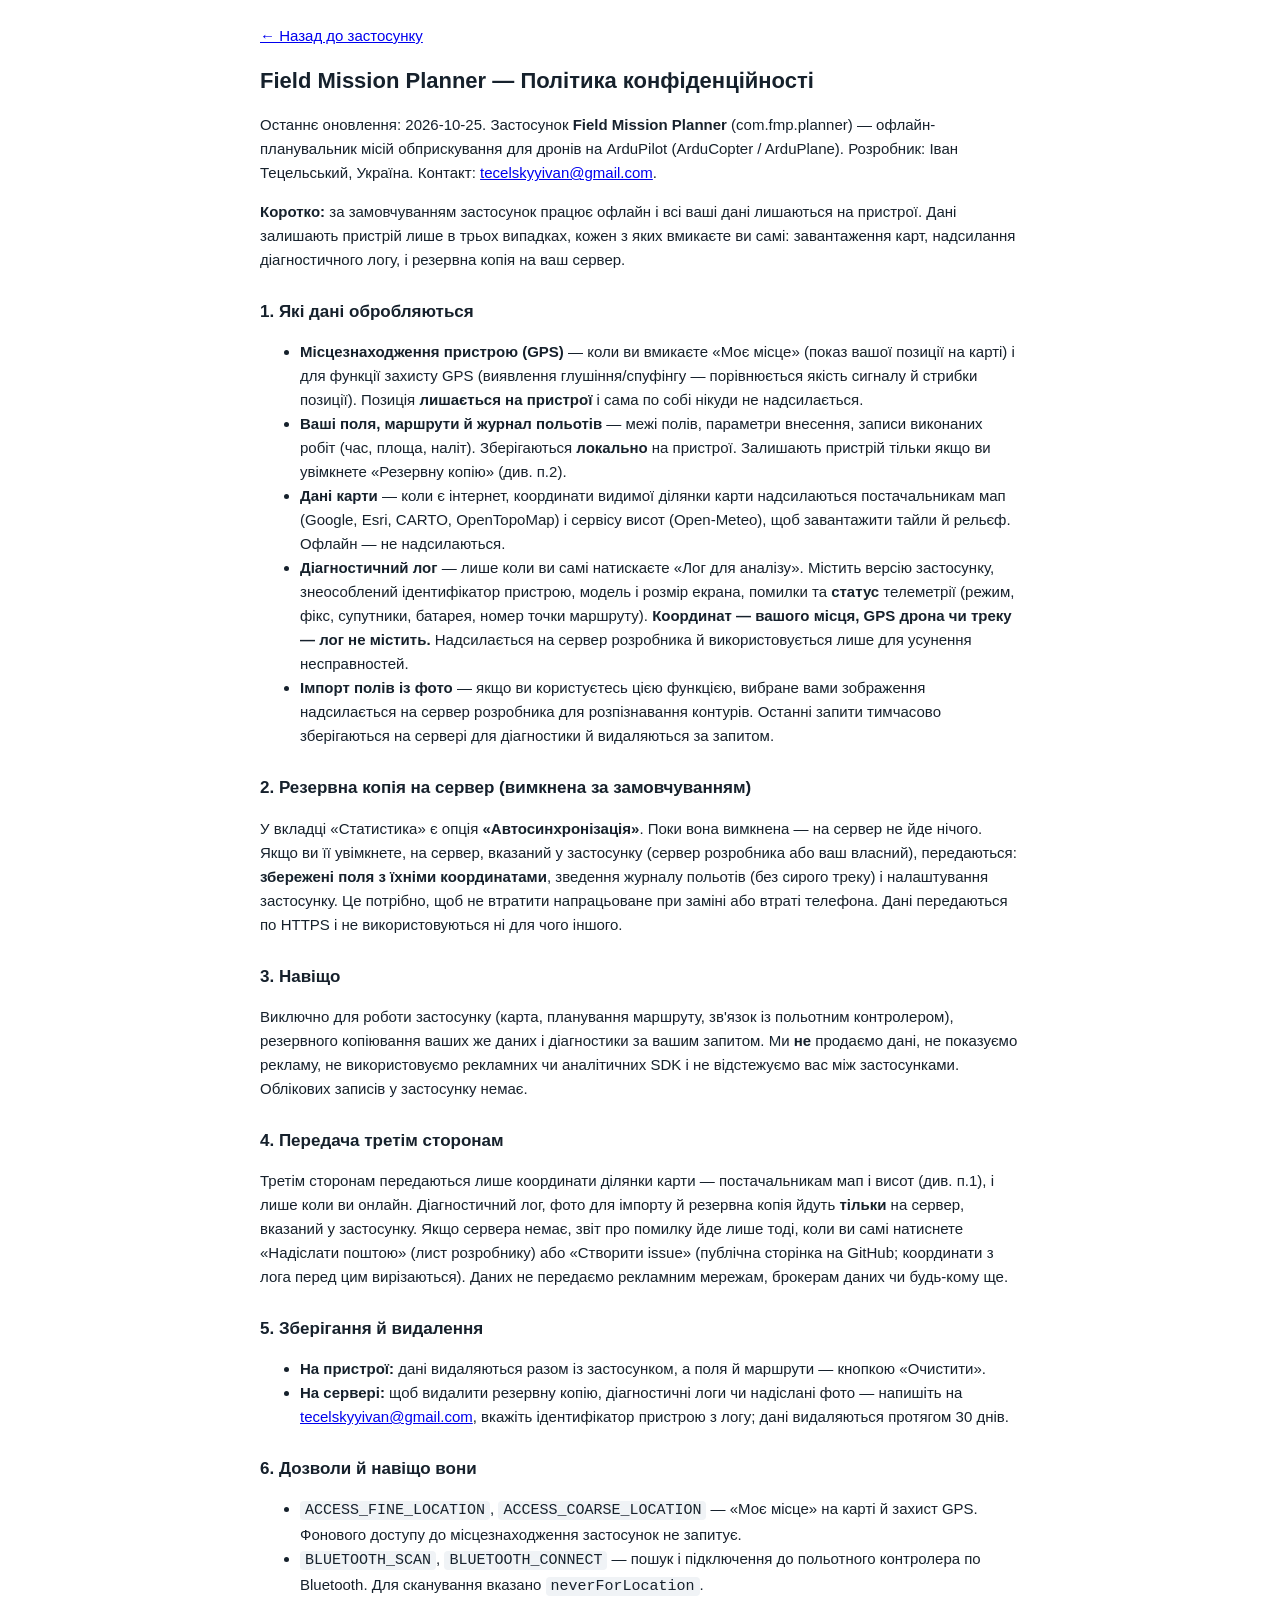
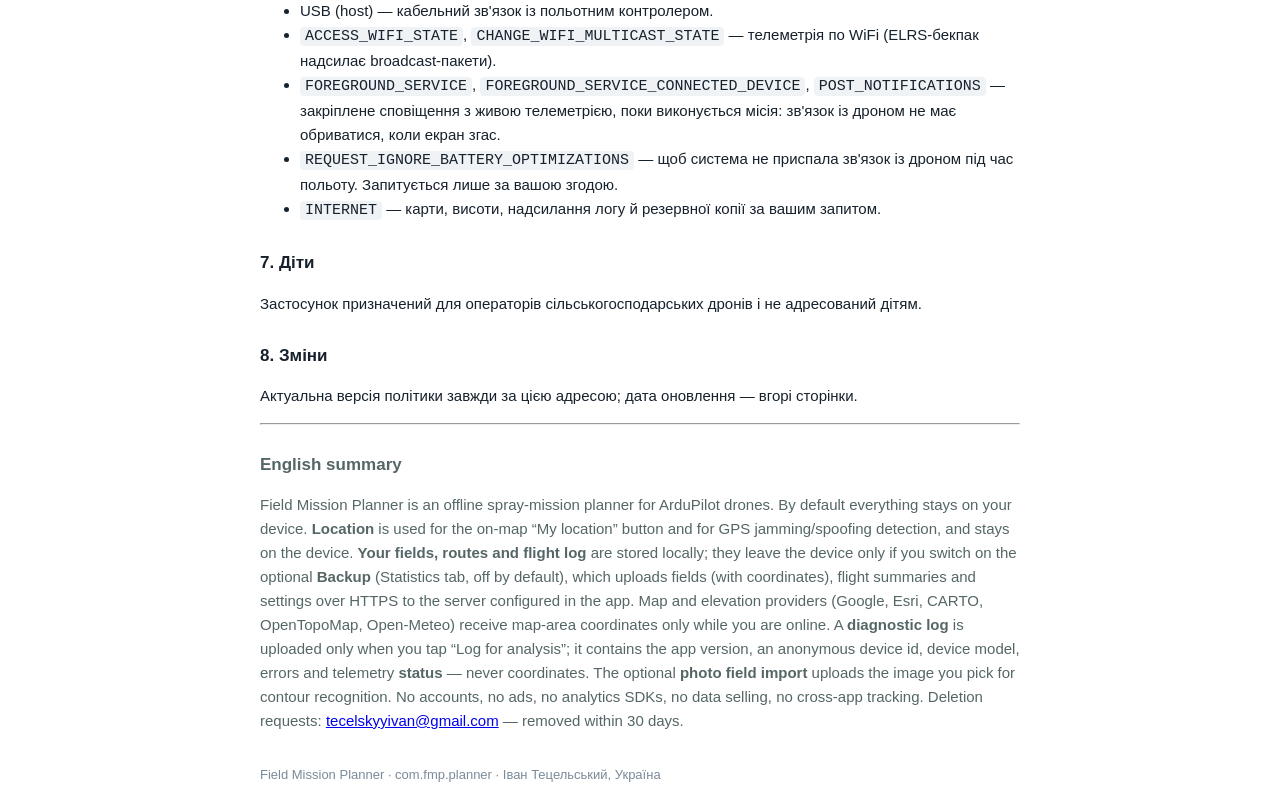
==== web-stable/fmp-privacy.html @ 4d0b3ad3 "Звітність без VPS: лог поштою або GitHub issue, оновлення APK з Releases (#11) - без сервера кнопки " ====
<!DOCTYPE html>
<html lang="uk">
<head>
  <meta charset="utf-8" />
  <meta name="viewport" content="width=device-width, initial-scale=1" />
  <title>Field Mission Planner — Політика конфіденційності / Privacy Policy</title>
  <style>
    body { max-width: 760px; margin: 24px auto; padding: 0 16px; font: 15px/1.6 -apple-system, Segoe UI, Roboto, sans-serif; color: #16212c; background: #fff; }
    h1 { font-size: 22px; } h2 { font-size: 17px; margin-top: 26px; }
    code { background: #f0f3f6; padding: 1px 5px; border-radius: 4px; }
    .en { color: #566; }
    footer { margin-top: 32px; color: #7a8a99; font-size: 13px; }
  </style>
</head>
<body>
  <p><a href="index.html">&larr; Назад до застосунку</a></p>
  <h1>Field Mission Planner — Політика конфіденційності</h1>
  <p>Останнє оновлення: 2026-10-25. Застосунок <b>Field Mission Planner</b> (com.fmp.planner) —
     офлайн-планувальник місій обприскування для дронів на ArduPilot (ArduCopter / ArduPlane).
     Розробник: Іван Тецельський, Україна. Контакт: <a href="mailto:tecelskyyivan@gmail.com">tecelskyyivan@gmail.com</a>.</p>

  <p><b>Коротко:</b> за замовчуванням застосунок працює офлайн і всі ваші дані лишаються на пристрої.
     Дані залишають пристрій лише в трьох випадках, кожен з яких вмикаєте ви самі: завантаження карт,
     надсилання діагностичного логу, і резервна копія на ваш сервер.</p>

  <h2>1. Які дані обробляються</h2>
  <ul>
    <li><b>Місцезнаходження пристрою (GPS)</b> — коли ви вмикаєте «Моє місце» (показ вашої позиції на
        карті) і для функції захисту GPS (виявлення глушіння/спуфінгу — порівнюється якість сигналу й
        стрибки позиції). Позиція <b>лишається на пристрої</b> і сама по собі нікуди не надсилається.</li>
    <li><b>Ваші поля, маршрути й журнал польотів</b> — межі полів, параметри внесення, записи виконаних
        робіт (час, площа, наліт). Зберігаються <b>локально</b> на пристрої. Залишають пристрій тільки
        якщо ви увімкнете «Резервну копію» (див. п.2).</li>
    <li><b>Дані карти</b> — коли є інтернет, координати видимої ділянки карти надсилаються постачальникам
        мап (Google, Esri, CARTO, OpenTopoMap) і сервісу висот (Open-Meteo), щоб завантажити тайли й
        рельєф. Офлайн — не надсилаються.</li>
    <li><b>Діагностичний лог</b> — лише коли ви самі натискаєте «Лог для аналізу». Містить версію
        застосунку, знеособлений ідентифікатор пристрою, модель і розмір екрана, помилки та
        <b>статус</b> телеметрії (режим, фікс, супутники, батарея, номер точки маршруту).
        <b>Координат — вашого місця, GPS дрона чи треку — лог не містить.</b> Надсилається на сервер
        розробника й використовується лише для усунення несправностей.</li>
    <li><b>Імпорт полів із фото</b> — якщо ви користуєтесь цією функцією, вибране вами зображення
        надсилається на сервер розробника для розпізнавання контурів. Останні запити тимчасово
        зберігаються на сервері для діагностики й видаляються за запитом.</li>
  </ul>

  <h2>2. Резервна копія на сервер (вимкнена за замовчуванням)</h2>
  <p>У вкладці «Статистика» є опція <b>«Автосинхронізація»</b>. Поки вона вимкнена — на сервер не йде
     нічого. Якщо ви її увімкнете, на сервер, вказаний у застосунку (сервер розробника або ваш власний),
     передаються: <b>збережені поля з їхніми координатами</b>, зведення журналу польотів (без сирого
     треку) і налаштування застосунку. Це потрібно, щоб не втратити напрацьоване при заміні або втраті
     телефона. Дані передаються по HTTPS і не використовуються ні для чого іншого.</p>

  <h2>3. Навіщо</h2>
  <p>Виключно для роботи застосунку (карта, планування маршруту, зв'язок із польотним контролером),
     резервного копіювання ваших же даних і діагностики за вашим запитом. Ми <b>не</b> продаємо дані,
     не показуємо рекламу, не використовуємо рекламних чи аналітичних SDK і не відстежуємо вас між
     застосунками. Облікових записів у застосунку немає.</p>

  <h2>4. Передача третім сторонам</h2>
  <p>Третім сторонам передаються лише координати ділянки карти — постачальникам мап і висот (див. п.1),
     і лише коли ви онлайн. Діагностичний лог, фото для імпорту й резервна копія йдуть <b>тільки</b> на
     сервер, вказаний у застосунку. Якщо сервера немає, звіт про помилку йде лише тоді, коли ви самі
     натиснете «Надіслати поштою» (лист розробнику) або «Створити issue» (публічна сторінка на GitHub;
     координати з лога перед цим вирізаються). Даних не передаємо рекламним мережам, брокерам даних чи будь-кому ще.</p>

  <h2>5. Зберігання й видалення</h2>
  <ul>
    <li><b>На пристрої:</b> дані видаляються разом із застосунком, а поля й маршрути — кнопкою «Очистити».</li>
    <li><b>На сервері:</b> щоб видалити резервну копію, діагностичні логи чи надіслані фото —
        напишіть на <a href="mailto:tecelskyyivan@gmail.com">tecelskyyivan@gmail.com</a>, вкажіть
        ідентифікатор пристрою з логу; дані видаляються протягом 30 днів.</li>
  </ul>

  <h2>6. Дозволи й навіщо вони</h2>
  <ul>
    <li><code>ACCESS_FINE_LOCATION</code>, <code>ACCESS_COARSE_LOCATION</code> — «Моє місце» на карті й
        захист GPS. Фонового доступу до місцезнаходження застосунок не запитує.</li>
    <li><code>BLUETOOTH_SCAN</code>, <code>BLUETOOTH_CONNECT</code> — пошук і підключення до польотного
        контролера по Bluetooth. Для сканування вказано <code>neverForLocation</code>.</li>
    <li>USB (host) — кабельний зв'язок із польотним контролером.</li>
    <li><code>ACCESS_WIFI_STATE</code>, <code>CHANGE_WIFI_MULTICAST_STATE</code> — телеметрія по WiFi
        (ELRS-бекпак надсилає broadcast-пакети).</li>
    <li><code>FOREGROUND_SERVICE</code>, <code>FOREGROUND_SERVICE_CONNECTED_DEVICE</code>,
        <code>POST_NOTIFICATIONS</code> — закріплене сповіщення з живою телеметрією, поки виконується
        місія: зв'язок із дроном не має обриватися, коли екран згас.</li>
    <li><code>REQUEST_IGNORE_BATTERY_OPTIMIZATIONS</code> — щоб система не приспала зв'язок із дроном
        під час польоту. Запитується лише за вашою згодою.</li>
    <li><code>INTERNET</code> — карти, висоти, надсилання логу й резервної копії за вашим запитом.</li>
  </ul>

  <h2>7. Діти</h2>
  <p>Застосунок призначений для операторів сільськогосподарських дронів і не адресований дітям.</p>

  <h2>8. Зміни</h2>
  <p>Актуальна версія політики завжди за цією адресою; дата оновлення — вгорі сторінки.</p>

  <hr />
  <h2 class="en">English summary</h2>
  <p class="en">Field Mission Planner is an offline spray-mission planner for ArduPilot drones. By
     default everything stays on your device. <b>Location</b> is used for the on-map “My location”
     button and for GPS jamming/spoofing detection, and stays on the device. <b>Your fields, routes and
     flight log</b> are stored locally; they leave the device only if you switch on the optional
     <b>Backup</b> (Statistics tab, off by default), which uploads fields (with coordinates), flight
     summaries and settings over HTTPS to the server configured in the app. Map and elevation providers
     (Google, Esri, CARTO, OpenTopoMap, Open-Meteo) receive map-area coordinates only while you are
     online. A <b>diagnostic log</b> is uploaded only when you tap “Log for analysis”; it contains the
     app version, an anonymous device id, device model, errors and telemetry <b>status</b> — never
     coordinates. The optional <b>photo field import</b> uploads the image you pick for contour
     recognition. No accounts, no ads, no analytics SDKs, no data selling, no cross-app tracking.
     Deletion requests: <a href="mailto:tecelskyyivan@gmail.com">tecelskyyivan@gmail.com</a> — removed
     within 30 days.</p>

  <footer>Field Mission Planner · com.fmp.planner · Іван Тецельський, Україна</footer>
</body>
</html>
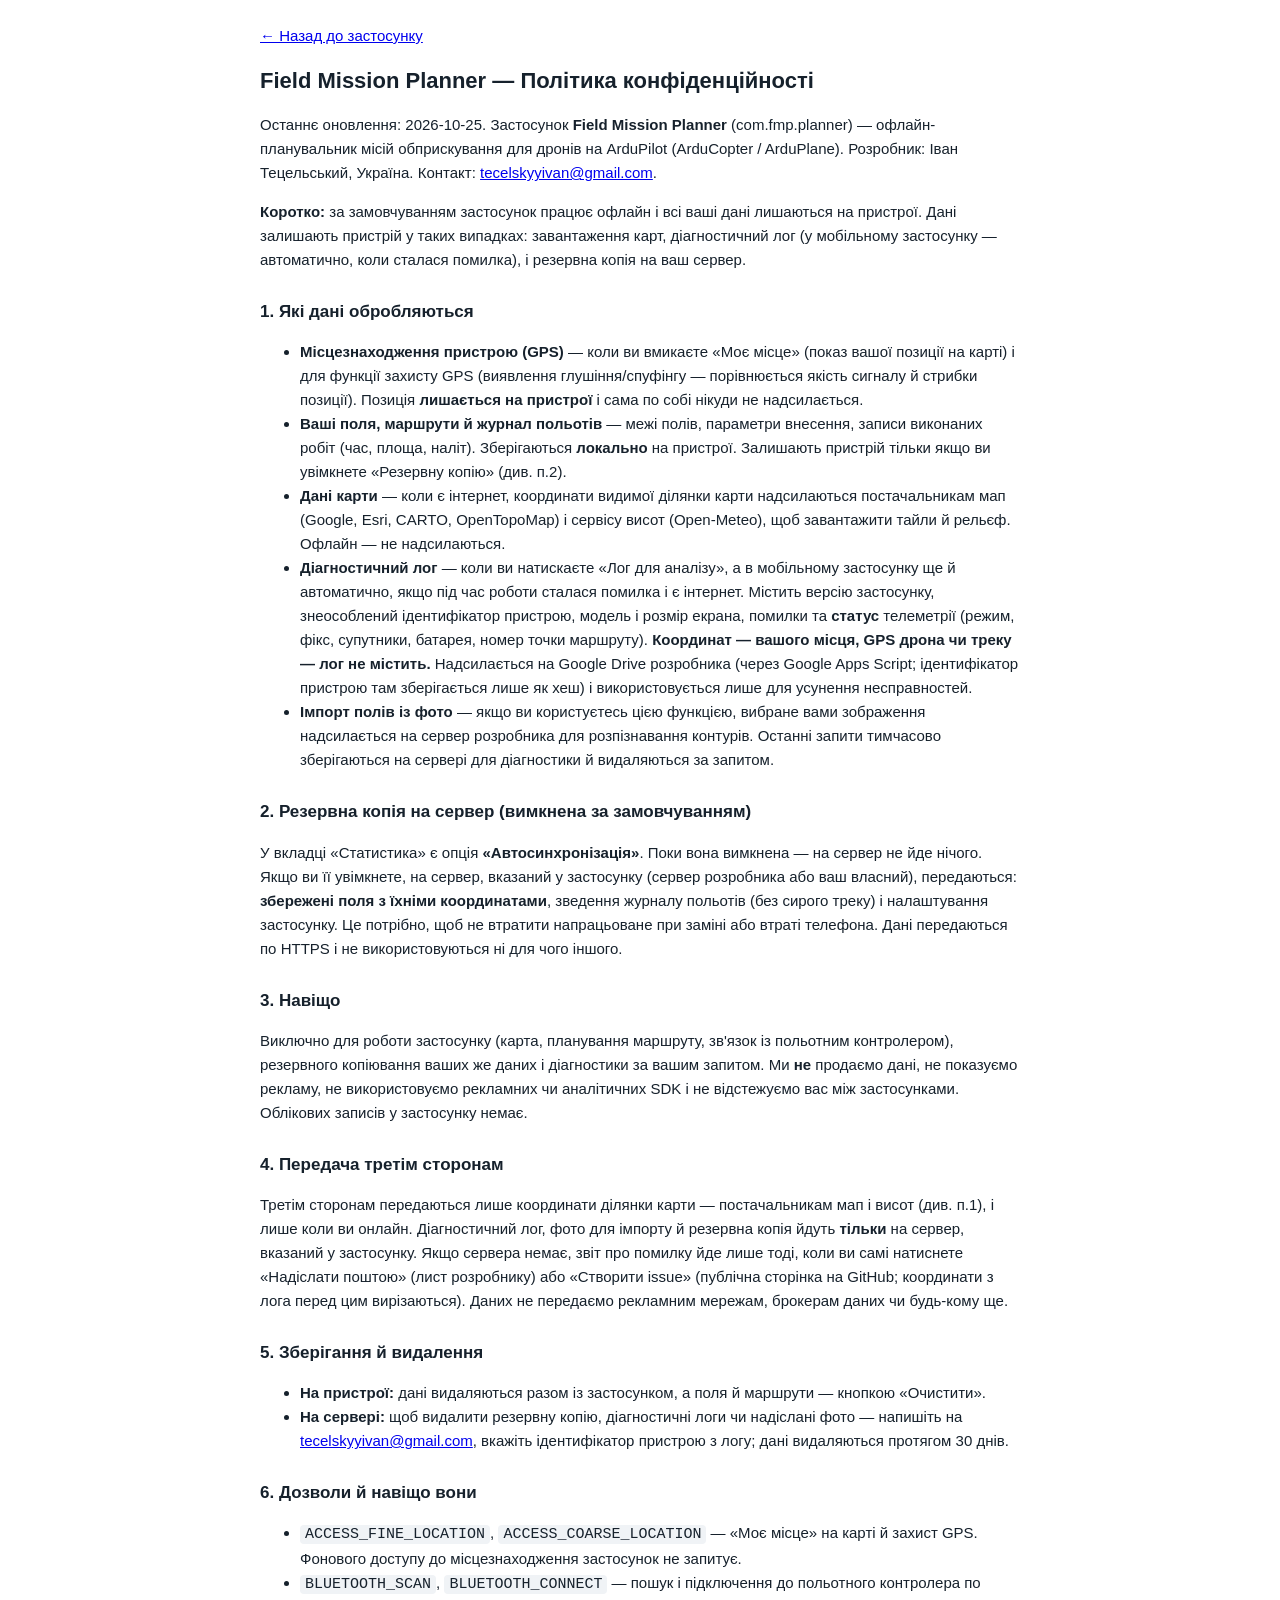
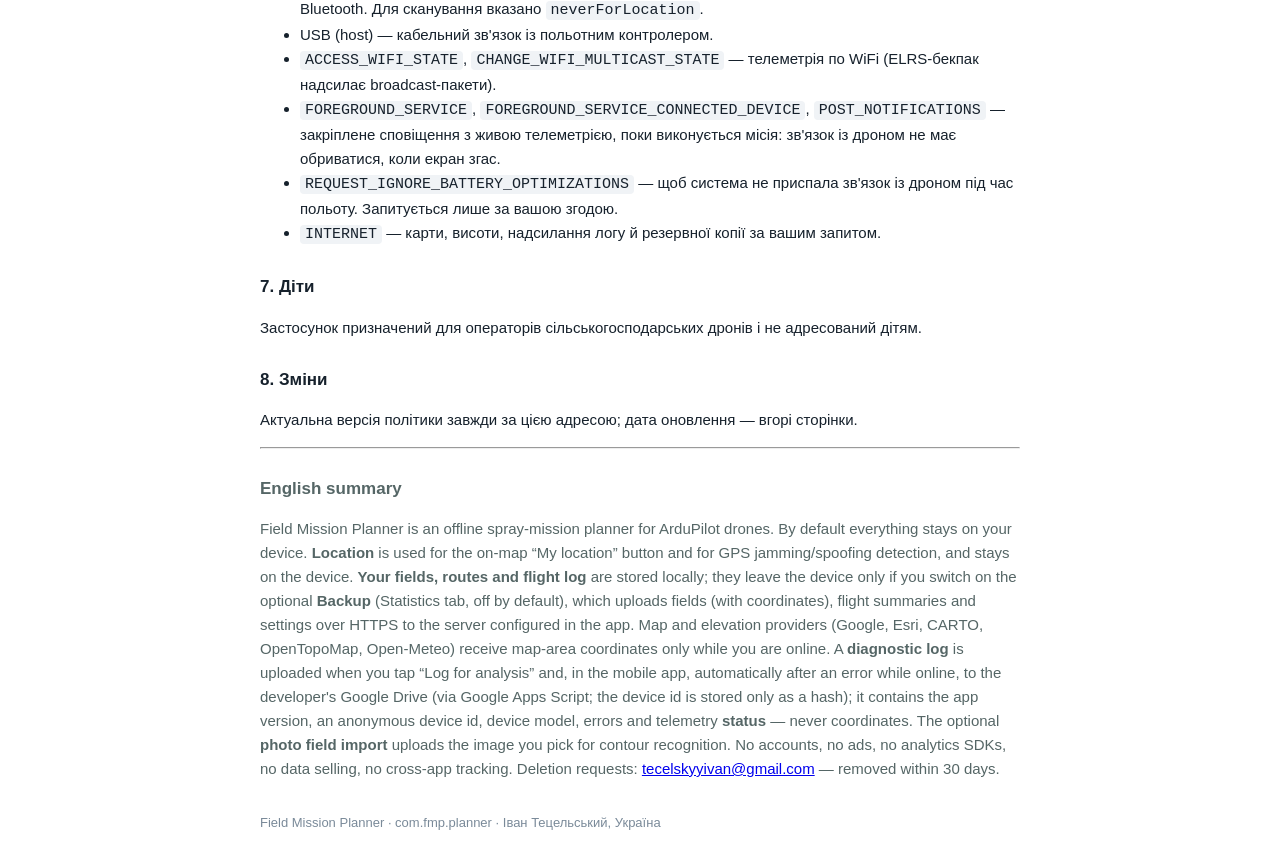
==== commit b2d11bf2: "Автозвіт без сервера: лог у Google Drive через Apps Script (#12) - collector/Code.gs: приймач (файл " ====
--- a/web-stable/fmp-privacy.html
+++ b/web-stable/fmp-privacy.html
@@ -20,8 +20,8 @@
      Розробник: Іван Тецельський, Україна. Контакт: <a href="mailto:tecelskyyivan@gmail.com">tecelskyyivan@gmail.com</a>.</p>
 
   <p><b>Коротко:</b> за замовчуванням застосунок працює офлайн і всі ваші дані лишаються на пристрої.
-     Дані залишають пристрій лише в трьох випадках, кожен з яких вмикаєте ви самі: завантаження карт,
-     надсилання діагностичного логу, і резервна копія на ваш сервер.</p>
+     Дані залишають пристрій у таких випадках: завантаження карт, діагностичний лог (у мобільному
+     застосунку — автоматично, коли сталася помилка), і резервна копія на ваш сервер.</p>
 
   <h2>1. Які дані обробляються</h2>
   <ul>
@@ -34,11 +34,13 @@
     <li><b>Дані карти</b> — коли є інтернет, координати видимої ділянки карти надсилаються постачальникам
         мап (Google, Esri, CARTO, OpenTopoMap) і сервісу висот (Open-Meteo), щоб завантажити тайли й
         рельєф. Офлайн — не надсилаються.</li>
-    <li><b>Діагностичний лог</b> — лише коли ви самі натискаєте «Лог для аналізу». Містить версію
+    <li><b>Діагностичний лог</b> — коли ви натискаєте «Лог для аналізу», а в мобільному застосунку ще й
+        автоматично, якщо під час роботи сталася помилка і є інтернет. Містить версію
         застосунку, знеособлений ідентифікатор пристрою, модель і розмір екрана, помилки та
         <b>статус</b> телеметрії (режим, фікс, супутники, батарея, номер точки маршруту).
-        <b>Координат — вашого місця, GPS дрона чи треку — лог не містить.</b> Надсилається на сервер
-        розробника й використовується лише для усунення несправностей.</li>
+        <b>Координат — вашого місця, GPS дрона чи треку — лог не містить.</b> Надсилається на Google
+        Drive розробника (через Google Apps Script; ідентифікатор пристрою там зберігається лише як хеш)
+        і використовується лише для усунення несправностей.</li>
     <li><b>Імпорт полів із фото</b> — якщо ви користуєтесь цією функцією, вибране вами зображення
         надсилається на сервер розробника для розпізнавання контурів. Останні запити тимчасово
         зберігаються на сервері для діагностики й видаляються за запитом.</li>
@@ -104,7 +106,9 @@
      <b>Backup</b> (Statistics tab, off by default), which uploads fields (with coordinates), flight
      summaries and settings over HTTPS to the server configured in the app. Map and elevation providers
      (Google, Esri, CARTO, OpenTopoMap, Open-Meteo) receive map-area coordinates only while you are
-     online. A <b>diagnostic log</b> is uploaded only when you tap “Log for analysis”; it contains the
+     online. A <b>diagnostic log</b> is uploaded when you tap “Log for analysis” and, in the mobile app,
+     automatically after an error while online, to the developer's Google Drive (via Google Apps Script;
+     the device id is stored only as a hash); it contains the
      app version, an anonymous device id, device model, errors and telemetry <b>status</b> — never
      coordinates. The optional <b>photo field import</b> uploads the image you pick for contour
      recognition. No accounts, no ads, no analytics SDKs, no data selling, no cross-app tracking.
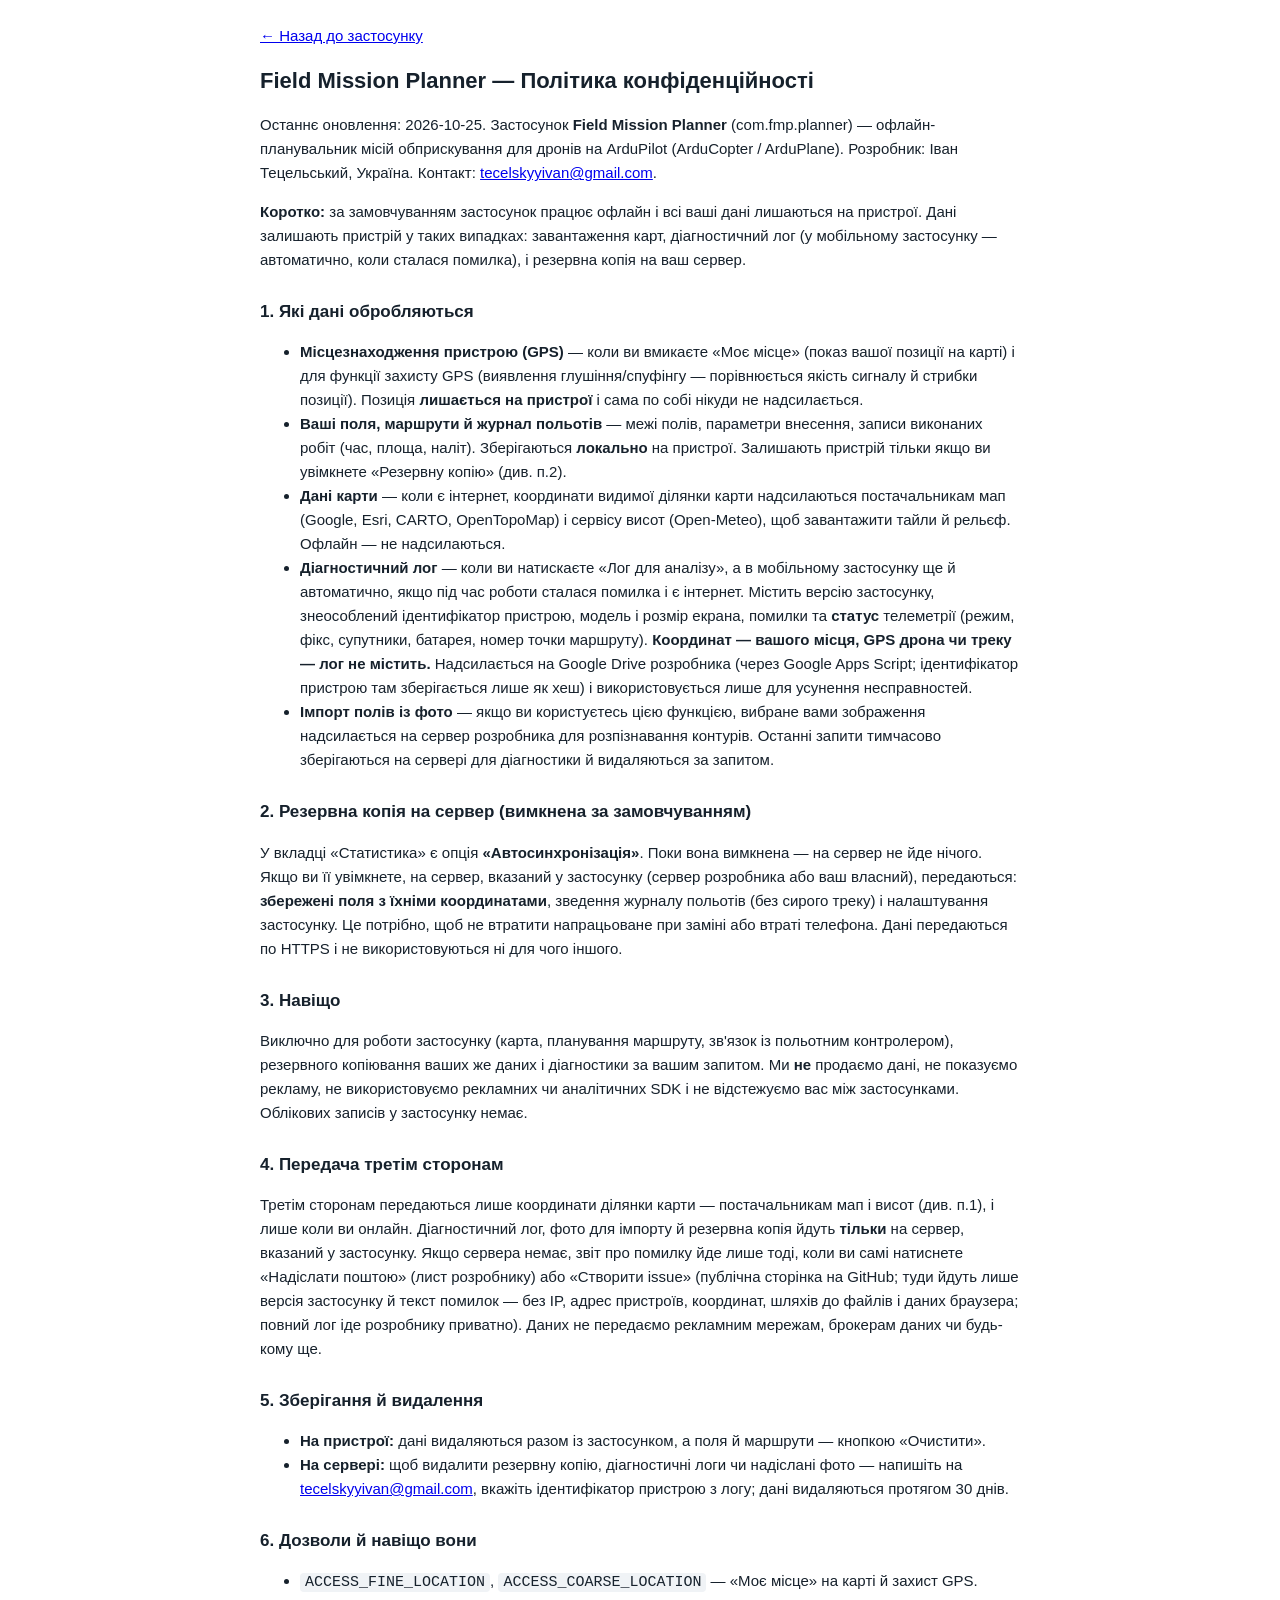
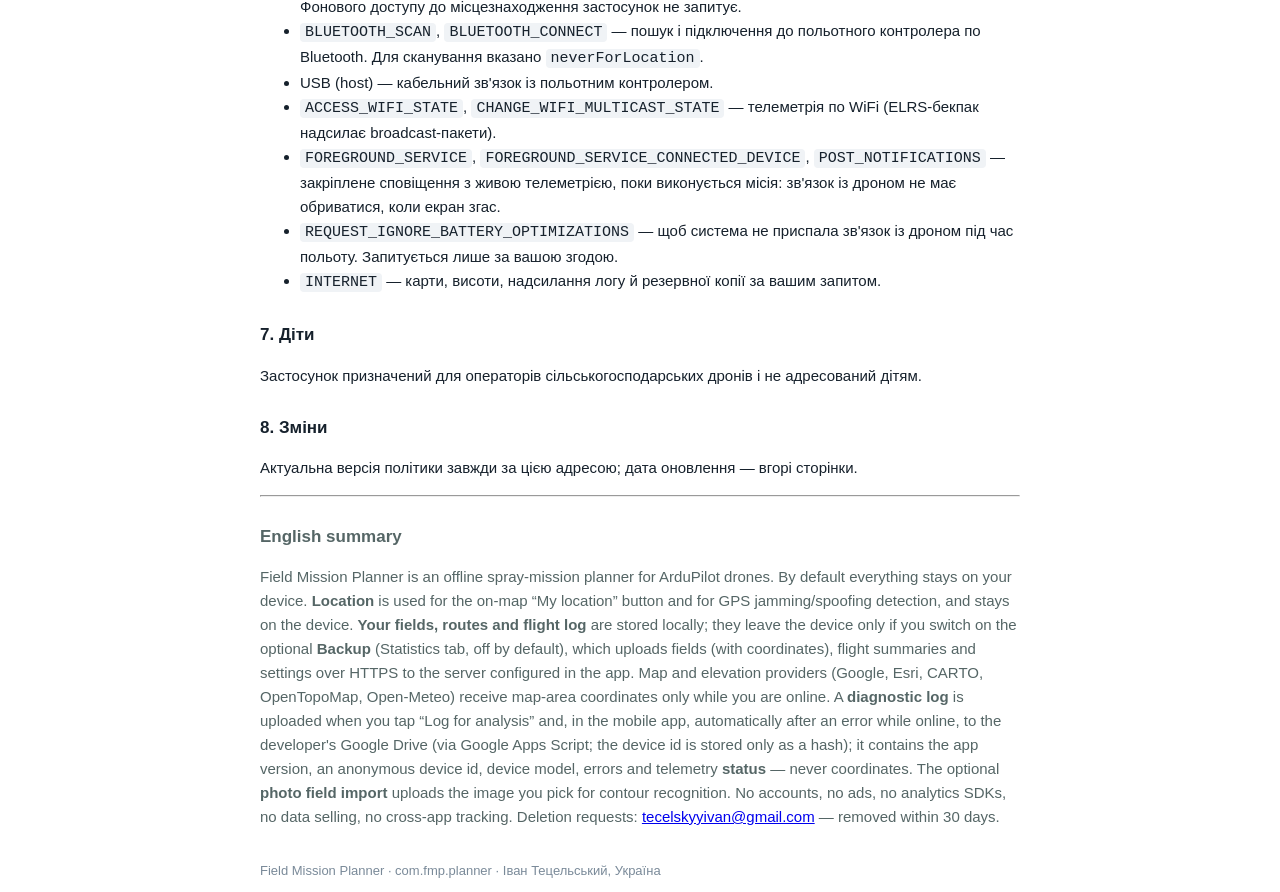
==== commit e7c58cae: "Публічний issue-звіт без особистих даних (#14) Issue будується з білого списку: версія, платформа, р" ====
--- a/web-stable/fmp-privacy.html
+++ b/web-stable/fmp-privacy.html
@@ -64,7 +64,8 @@
      і лише коли ви онлайн. Діагностичний лог, фото для імпорту й резервна копія йдуть <b>тільки</b> на
      сервер, вказаний у застосунку. Якщо сервера немає, звіт про помилку йде лише тоді, коли ви самі
      натиснете «Надіслати поштою» (лист розробнику) або «Створити issue» (публічна сторінка на GitHub;
-     координати з лога перед цим вирізаються). Даних не передаємо рекламним мережам, брокерам даних чи будь-кому ще.</p>
+     туди йдуть лише версія застосунку й текст помилок — без IP, адрес пристроїв, координат, шляхів
+     до файлів і даних браузера; повний лог іде розробнику приватно). Даних не передаємо рекламним мережам, брокерам даних чи будь-кому ще.</p>
 
   <h2>5. Зберігання й видалення</h2>
   <ul>
